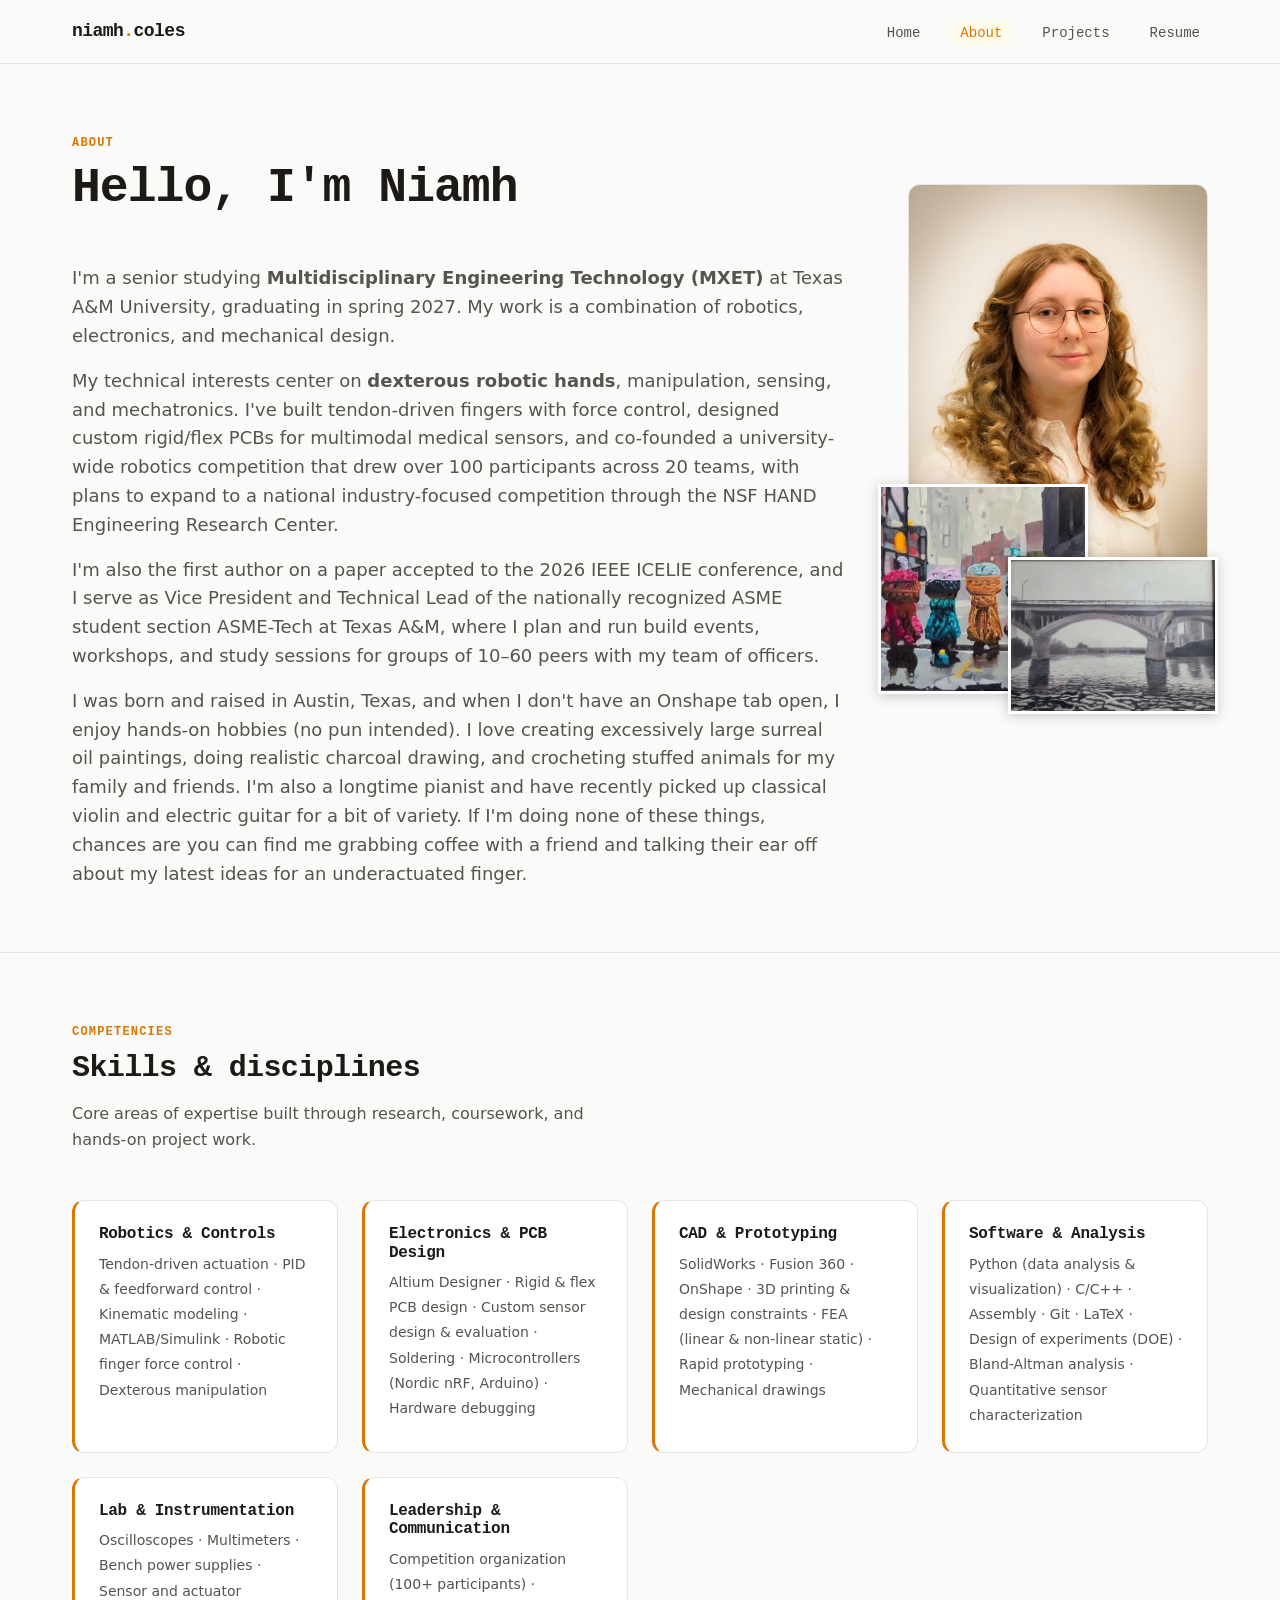
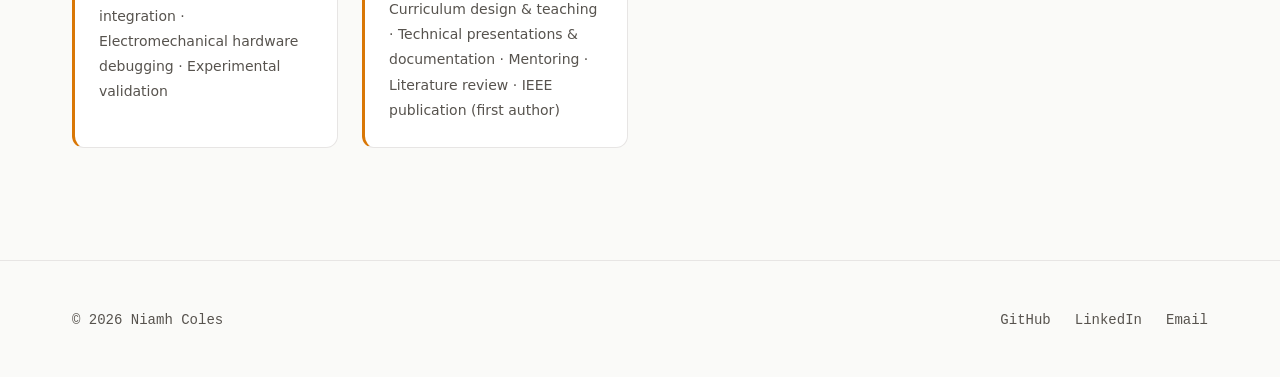
==== about.html @ e2ac4362 "Initial commit: portfolio site for Niamh Coles Static HTML/CSS/JS portfolio featuring eight project " ====
<!DOCTYPE html>
<html lang="en">
<head>
  <meta charset="UTF-8">
  <meta name="viewport" content="width=device-width, initial-scale=1.0">
  <title>About — Niamh Coles</title>
  <meta name="description" content="Background, skills, and engineering focus areas of Niamh Coles — MXET at Texas A&M.">
  <link rel="stylesheet" href="css/style.css">
</head>
<body>

  <header class="site-header">
    <nav class="nav container">
      <a href="index.html" class="nav__logo">niamh<span>.</span>coles</a>
      <button class="nav__toggle" aria-label="Toggle navigation" aria-expanded="false">
        <svg viewBox="0 0 24 24" fill="none" stroke="currentColor" stroke-width="2" stroke-linecap="round">
          <line x1="3" y1="6" x2="21" y2="6"/>
          <line x1="3" y1="12" x2="21" y2="12"/>
          <line x1="3" y1="18" x2="21" y2="18"/>
        </svg>
      </button>
      <ul class="nav__links">
        <li><a href="index.html" class="nav__link">Home</a></li>
        <li><a href="about.html" class="nav__link nav__link--active">About</a></li>
        <li><a href="projects.html" class="nav__link">Projects</a></li>
        <li><a href="resume.html" class="nav__link">Resume</a></li>
      </ul>
    </nav>
  </header>

  <main>
    <!-- Intro -->
    <section>
      <div class="container">
        <div class="section-header">
          <span class="section-header__label">About</span>
          <h1 class="section-header__title">Hello, I'm Niamh</h1>
        </div>

        <div class="about-intro">
          <div class="about-intro__text">
            <p>
              I'm a senior studying
              <strong>Multidisciplinary Engineering Technology (MXET)</strong>
              at Texas A&amp;M University, graduating in spring 2027. My work
              is a combination of robotics, electronics, and mechanical
              design.
            </p>
            <p>
              My technical interests center on <strong>dexterous robotic
              hands</strong>, manipulation, sensing, and mechatronics. I've
              built tendon-driven fingers with force control, designed custom
              rigid/flex PCBs for multimodal medical sensors, and co-founded
              a university-wide robotics competition that drew over
              100&nbsp;participants across 20&nbsp;teams, with plans to expand to a
              national industry-focused competition through the NSF HAND Engineering Research Center.
            </p>
            <p>
              I'm also the first author on a paper accepted to the 2026 IEEE
              ICELIE conference, and I serve as Vice President and Technical
              Lead of the nationally recognized ASME student section ASME-Tech at Texas A&amp;M, where I plan and run
              build events, workshops, and study sessions for groups of
              10–60&nbsp;peers with my team of officers.
            </p>
            <p>
              I was born and raised in Austin, Texas, and when I don't have an Onshape tab open, 
              I enjoy hands-on hobbies (no pun intended). I love creating excessively large surreal oil paintings, doing realistic charcoal drawing, and crocheting 
              stuffed animals for my family and friends. I'm also a longtime pianist and have recently
              picked up classical violin and electric guitar for a bit of variety. If I'm doing none of these things, chances are
              you can find me grabbing coffee with a friend and talking their ear off about my latest ideas for
              an underactuated finger. 
            </p>
          </div>
          <div class="about-intro__photo">
            <img src="assets/images/HeadshotNiamhC.jpg" alt="Niamh Coles" class="about-photo__headshot">
            <img src="assets/images/Painting.jpg" alt="Painting by Niamh" class="about-photo__art about-photo__art--painting">
            <img src="assets/images/Charcoal.jpg" alt="Charcoal drawing by Niamh" class="about-photo__art about-photo__art--drawing">
          </div>
        </div>
      </div>
    </section>

    <!-- Skills -->
    <section>
      <div class="container">
        <div class="section-header">
          <span class="section-header__label">Competencies</span>
          <h2 class="section-header__title">Skills &amp; disciplines</h2>
          <p class="section-header__desc">
            Core areas of expertise built through research, coursework,
            and hands-on project work.
          </p>
        </div>

        <div class="skills-grid">
          <div class="skill-card">
            <h3 class="skill-card__title">Robotics &amp; Controls</h3>
            <p class="skill-card__items">
              Tendon-driven actuation · PID &amp; feedforward control ·
              Kinematic modeling · MATLAB/Simulink · Robotic finger force
              control · Dexterous manipulation
            </p>
          </div>

          <div class="skill-card">
            <h3 class="skill-card__title">Electronics &amp; PCB Design</h3>
            <p class="skill-card__items">
              Altium Designer · Rigid &amp; flex PCB design · Custom sensor
              design &amp; evaluation · Soldering · Microcontrollers
              (Nordic nRF, Arduino) · Hardware debugging
            </p>
          </div>

          <div class="skill-card">
            <h3 class="skill-card__title">CAD &amp; Prototyping</h3>
            <p class="skill-card__items">
              SolidWorks · Fusion 360 · OnShape · 3D printing &amp; design
              constraints · FEA (linear &amp; non-linear static) · Rapid
              prototyping · Mechanical drawings
            </p>
          </div>

          <div class="skill-card">
            <h3 class="skill-card__title">Software &amp; Analysis</h3>
            <p class="skill-card__items">
              Python (data analysis &amp; visualization) · C/C++ · Assembly ·
              Git · LaTeX · Design of experiments (DOE) · Bland-Altman
              analysis · Quantitative sensor characterization
            </p>
          </div>

          <div class="skill-card">
            <h3 class="skill-card__title">Lab &amp; Instrumentation</h3>
            <p class="skill-card__items">
              Oscilloscopes · Multimeters · Bench power supplies · Sensor
              and actuator integration · Electromechanical hardware
              debugging · Experimental validation
            </p>
          </div>

          <div class="skill-card">
            <h3 class="skill-card__title">Leadership &amp; Communication</h3>
            <p class="skill-card__items">
              Competition organization (100+ participants) · Curriculum
              design &amp; teaching · Technical presentations &amp;
              documentation · Mentoring · Literature review · IEEE
              publication (first author)
            </p>
          </div>
        </div>
      </div>
    </section>
  </main>

  <footer class="site-footer">
    <div class="container footer__inner">
      <span class="footer__copy">&copy; 2026 Niamh Coles</span>
      <div class="footer__links">
        <a href="https://github.com/NiamhC3" class="footer__link" target="_blank" rel="noopener">GitHub</a>
        <a href="https://www.linkedin.com/in/niamh-coles" class="footer__link" target="_blank" rel="noopener">LinkedIn</a>
        <a href="mailto:niamhcoles@gmail.com" class="footer__link">Email</a>
      </div>
    </div>
  </footer>

  <script src="js/main.js"></script>
</body>
</html>
---- css/style.css ----
/* ===== Reset ===== */
*,
*::before,
*::after {
  margin: 0;
  padding: 0;
  box-sizing: border-box;
}

html {
  scroll-behavior: smooth;
  -webkit-text-size-adjust: 100%;
}

body {
  min-height: 100vh;
  text-rendering: optimizeLegibility;
  -webkit-font-smoothing: antialiased;
}

img, picture, video, canvas, svg {
  display: block;
  max-width: 100%;
}

input, button, textarea, select {
  font: inherit;
}

a {
  color: inherit;
  text-decoration: none;
}

ul, ol {
  list-style: none;
}

/* ===== Custom Properties ===== */
:root {
  /* Palette — warm light theme with amber accents */
  --color-bg: #FAFAF8;
  --color-bg-alt: #F0EDE6;
  --color-surface: #FFFFFF;
  --color-text: #1C1917;
  --color-text-muted: #57534E;
  --color-text-light: #78716C;
  --color-accent: #D97706;
  --color-accent-hover: #B45309;
  --color-accent-light: #FEF3C7;
  --color-accent-subtle: #FFFBEB;
  --color-border: #E7E5E4;
  --color-border-strong: #D6D3D1;

  /* Typography */
  --font-sans: "Inter", "Segoe UI", system-ui, -apple-system, sans-serif;
  --font-mono: "JetBrains Mono", "Cascadia Code", "Fira Code", "Consolas", monospace;

  --text-xs: 0.75rem;
  --text-sm: 0.875rem;
  --text-base: 1rem;
  --text-lg: 1.125rem;
  --text-xl: 1.25rem;
  --text-2xl: 1.5rem;
  --text-3xl: 1.875rem;
  --text-4xl: 2.25rem;
  --text-5xl: 3rem;
  --text-6xl: 3.75rem;

  --leading-tight: 1.15;
  --leading-normal: 1.6;

  --weight-normal: 400;
  --weight-medium: 500;
  --weight-semibold: 600;
  --weight-bold: 700;

  /* Spacing */
  --space-xs: 0.25rem;
  --space-sm: 0.5rem;
  --space-md: 1rem;
  --space-lg: 1.5rem;
  --space-xl: 2rem;
  --space-2xl: 3rem;
  --space-3xl: 4rem;
  --space-4xl: 6rem;
  --space-5xl: 8rem;

  /* Layout */
  --container-max: 1200px;
  --container-narrow: 800px;
  --nav-height: 64px;
  --border-radius: 6px;
  --border-radius-lg: 12px;

  /* Transitions */
  --transition-fast: 150ms ease;
  --transition-base: 250ms ease;
  --transition-slow: 400ms ease;

  /* Shadows */
  --shadow-sm: 0 1px 2px rgba(28, 25, 23, 0.05);
  --shadow-md: 0 4px 12px rgba(28, 25, 23, 0.08);
  --shadow-lg: 0 8px 24px rgba(28, 25, 23, 0.1);
}

/* ===== Base / Typography ===== */
body {
  font-family: var(--font-sans);
  font-size: var(--text-base);
  font-weight: var(--weight-normal);
  line-height: var(--leading-normal);
  color: var(--color-text);
  background-color: var(--color-bg);
}

h1, h2, h3, h4, h5, h6 {
  font-family: var(--font-mono);
  font-weight: var(--weight-bold);
  line-height: var(--leading-tight);
  letter-spacing: -0.02em;
}

h1 { font-size: var(--text-5xl); }
h2 { font-size: var(--text-3xl); }
h3 { font-size: var(--text-2xl); }
h4 { font-size: var(--text-xl); }

p + p {
  margin-top: var(--space-md);
}

strong {
  font-weight: var(--weight-semibold);
}

code {
  font-family: var(--font-mono);
  font-size: 0.9em;
  padding: 0.15em 0.4em;
  background: var(--color-bg-alt);
  border-radius: 3px;
}

/* ===== Layout ===== */
.container {
  width: 100%;
  max-width: var(--container-max);
  margin-inline: auto;
  padding-inline: var(--space-xl);
}

.container--narrow {
  max-width: var(--container-narrow);
}

main {
  padding-top: var(--nav-height);
}

section {
  padding-block: var(--space-3xl);
}

section + section {
  border-top: 1px solid var(--color-border);
}

/* ===== Navigation ===== */
.site-header {
  position: fixed;
  top: 0;
  left: 0;
  right: 0;
  z-index: 100;
  height: var(--nav-height);
  background: rgba(250, 250, 248, 0.92);
  backdrop-filter: blur(12px);
  -webkit-backdrop-filter: blur(12px);
  border-bottom: 1px solid var(--color-border);
}

.nav {
  display: flex;
  align-items: center;
  justify-content: space-between;
  height: 100%;
}

.nav__logo {
  font-family: var(--font-mono);
  font-size: var(--text-lg);
  font-weight: var(--weight-bold);
  letter-spacing: -0.03em;
  color: var(--color-text);
  transition: color var(--transition-fast);
}

.nav__logo span {
  color: var(--color-accent);
}

.nav__logo:hover {
  color: var(--color-accent);
}

.nav__links {
  display: flex;
  align-items: center;
  gap: var(--space-lg);
}

.nav__link {
  font-family: var(--font-mono);
  font-size: var(--text-sm);
  font-weight: var(--weight-medium);
  color: var(--color-text-muted);
  padding: var(--space-xs) var(--space-sm);
  border-radius: var(--border-radius);
  transition: color var(--transition-fast), background-color var(--transition-fast);
}

.nav__link:hover,
.nav__link--active {
  color: var(--color-accent);
}

.nav__link--active {
  background: var(--color-accent-subtle);
}

.nav__toggle {
  display: none;
  background: none;
  border: none;
  cursor: pointer;
  padding: var(--space-sm);
  color: var(--color-text);
}

.nav__toggle svg {
  width: 24px;
  height: 24px;
}

/* Mobile nav */
@media (max-width: 768px) {
  .nav__toggle {
    display: block;
  }

  .nav__links {
    position: fixed;
    top: var(--nav-height);
    left: 0;
    right: 0;
    flex-direction: column;
    background: var(--color-surface);
    border-bottom: 1px solid var(--color-border);
    padding: var(--space-lg);
    gap: var(--space-sm);
    transform: translateY(-100%);
    opacity: 0;
    pointer-events: none;
    transition: transform var(--transition-base), opacity var(--transition-base);
  }

  .nav__links--open {
    transform: translateY(0);
    opacity: 1;
    pointer-events: auto;
  }

  .nav__link {
    width: 100%;
    padding: var(--space-sm) var(--space-md);
    font-size: var(--text-base);
  }
}

/* ===== Hero ===== */
.hero {
  position: relative;
  padding-block: var(--space-xl) var(--space-2xl);
  overflow: hidden;
}

.hero__bg {
  position: absolute;
  inset: 0;
  background-image:
    radial-gradient(circle, var(--color-border) 1px, transparent 1px);
  background-size: 24px 24px;
  opacity: 0.5;
}

.hero__inner {
  position: relative;
  display: grid;
  grid-template-columns: 1fr 370px;
  gap: var(--space-2xl);
  align-items: center;
  max-width: 1060px;
  margin-inline: auto;
}

@media (max-width: 900px) {
  .hero__inner {
    grid-template-columns: 1fr;
  }

  .hero__image {
    max-width: 360px;
  }
}

.hero__content {
  max-width: 720px;
}

.hero__image a {
  display: block;
  border: 4px solid #F6D68A;
  border-radius: var(--border-radius-lg);
  padding: var(--space-md) 10%;
  transition: box-shadow var(--transition-fast), transform var(--transition-fast);
}

.hero__image a:hover {
  box-shadow: var(--shadow-md);
  transform: translateY(-2px);
}

.hero__image img {
  max-width: 270px;
  width: 100%;
  height: auto;
  border-radius: var(--border-radius-md);
  margin-inline: auto;
}

.hero__image-tag {
  display: block;
  font-family: var(--font-mono);
  font-size: var(--text-xs);
  color: var(--color-text-light);
  text-align: center;
  margin-top: var(--space-sm);
}

.hero__label {
  display: inline-block;
  font-family: var(--font-mono);
  font-size: var(--text-sm);
  font-weight: var(--weight-medium);
  color: var(--color-accent);
  background: var(--color-accent-light);
  padding: var(--space-xs) var(--space-md);
  border-radius: 100px;
  margin-bottom: var(--space-lg);
}

.hero__title {
  font-size: clamp(var(--text-3xl), 4.5vw, var(--text-5xl));
  margin-bottom: var(--space-lg);
}

.hero__title em {
  font-style: normal;
  color: var(--color-accent);
}

.hero__subtitle {
  font-size: var(--text-base);
  color: var(--color-text-muted);
  max-width: 520px;
  margin-bottom: var(--space-xl);
}

.hero__actions {
  display: flex;
  flex-wrap: wrap;
  gap: var(--space-md);
}

/* ===== Buttons ===== */
.btn {
  display: inline-flex;
  align-items: center;
  gap: var(--space-sm);
  font-family: var(--font-mono);
  font-size: var(--text-sm);
  font-weight: var(--weight-medium);
  padding: 0.75rem 1.5rem;
  border-radius: var(--border-radius);
  border: none;
  cursor: pointer;
  transition: all var(--transition-fast);
}

.btn--primary {
  background: var(--color-accent);
  color: white;
}

.btn--primary:hover {
  background: var(--color-accent-hover);
  box-shadow: var(--shadow-md);
}

.btn--outline {
  background: transparent;
  color: var(--color-text);
  border: 1px solid var(--color-border-strong);
}

.btn--outline:hover {
  border-color: var(--color-accent);
  color: var(--color-accent);
}

/* ===== Section Headings ===== */
.section-header {
  margin-bottom: var(--space-2xl);
}

.section-header__label {
  display: inline-block;
  font-family: var(--font-mono);
  font-size: var(--text-xs);
  font-weight: var(--weight-semibold);
  color: var(--color-accent);
  text-transform: uppercase;
  letter-spacing: 0.1em;
  margin-bottom: var(--space-sm);
}

.section-header__title {
  margin-bottom: var(--space-md);
}

.section-header__desc {
  color: var(--color-text-muted);
  max-width: 560px;
}

/* ===== Direction Cards (Home page) ===== */
.direction-grid {
  display: grid;
  grid-template-columns: repeat(auto-fit, minmax(280px, 1fr));
  gap: var(--space-xl);
}

.direction-card {
  position: relative;
  background: var(--color-surface);
  border: 1px solid var(--color-border);
  border-radius: var(--border-radius-lg);
  padding: var(--space-2xl);
  transition: border-color var(--transition-base), box-shadow var(--transition-base), transform var(--transition-base);
}

.direction-card:hover {
  border-color: var(--color-accent);
  box-shadow: var(--shadow-md);
  transform: translateY(-2px);
}

.direction-card__icon {
  width: 48px;
  height: 48px;
  display: flex;
  align-items: center;
  justify-content: center;
  background: var(--color-accent-light);
  color: var(--color-accent);
  border-radius: var(--border-radius);
  margin-bottom: var(--space-lg);
  font-size: var(--text-xl);
}

.direction-card__title {
  font-size: var(--text-xl);
  margin-bottom: var(--space-sm);
}

.direction-card__desc {
  font-size: var(--text-sm);
  color: var(--color-text-muted);
  margin-bottom: var(--space-lg);
}

.direction-card__link {
  font-family: var(--font-mono);
  font-size: var(--text-sm);
  font-weight: var(--weight-medium);
  color: var(--color-accent);
  display: inline-flex;
  align-items: center;
  gap: var(--space-xs);
  transition: gap var(--transition-fast);
}

.direction-card:hover .direction-card__link {
  gap: var(--space-sm);
}

/* ===== Project Cards ===== */
.project-filters {
  display: flex;
  flex-wrap: wrap;
  gap: var(--space-sm);
  margin-bottom: var(--space-2xl);
}

.filter-btn {
  font-family: var(--font-mono);
  font-size: var(--text-base);
  font-weight: var(--weight-medium);
  padding: var(--space-sm) var(--space-lg);
  border-radius: 100px;
  border: 1px solid var(--color-border);
  background: transparent;
  color: var(--color-text-muted);
  cursor: pointer;
  transition: all var(--transition-fast);
}

.filter-btn:hover {
  border-color: var(--color-accent);
  color: var(--color-accent);
}

.filter-btn--active {
  background: var(--color-accent);
  border-color: var(--color-accent);
  color: white;
}

.project-grid {
  display: grid;
  grid-template-columns: repeat(auto-fill, minmax(320px, 1fr));
  gap: var(--space-xl);
}

.project-card {
  background: var(--color-surface);
  border: 1px solid var(--color-border);
  border-radius: var(--border-radius-lg);
  overflow: hidden;
  transition: border-color var(--transition-base), box-shadow var(--transition-base), transform var(--transition-base);
}

.project-card:hover {
  border-color: var(--color-accent);
  box-shadow: var(--shadow-md);
  transform: translateY(-2px);
}

.project-card__image {
  position: relative;
  width: 100%;
  aspect-ratio: 16 / 10;
  background: var(--color-bg-alt);
  display: flex;
  align-items: center;
  justify-content: center;
  color: var(--color-text-light);
  font-family: var(--font-mono);
  font-size: var(--text-sm);
  border-bottom: 1px solid var(--color-border);
}

.project-badge {
  position: absolute;
  z-index: 1;
  top: var(--space-sm);
  right: var(--space-sm);
  font-family: var(--font-mono);
  font-size: var(--text-xs);
  font-weight: var(--weight-semibold);
  padding: 3px 10px;
  border-radius: 100px;
  letter-spacing: 0.02em;
}

.project-badge--research {
  background: var(--color-accent);
  color: white;
}

.project-badge--class {
  background: var(--color-border-strong);
  color: var(--color-text);
}

.project-badge--personal {
  background: var(--color-text);
  color: var(--color-bg);
}

.project-card__image img {
  width: 100%;
  height: 100%;
  object-fit: cover;
  position: absolute;
  inset: 0;
}

.project-card__body {
  padding: var(--space-lg);
}

.project-card__tags {
  display: flex;
  flex-wrap: wrap;
  gap: var(--space-xs);
  margin-bottom: var(--space-sm);
}

.tag {
  font-family: var(--font-mono);
  font-size: var(--text-xs);
  font-weight: var(--weight-medium);
  color: var(--color-accent);
  background: var(--color-accent-subtle);
  padding: 2px 8px;
  border-radius: 100px;
}

.project-card__title {
  font-size: var(--text-lg);
  margin-bottom: var(--space-sm);
}

.project-card__desc {
  font-size: var(--text-sm);
  color: var(--color-text-muted);
}

/* ===== Project Columns Layout ===== */
.project-columns {
  display: grid;
  grid-template-columns: 1fr 1fr 1fr;
  gap: var(--space-xl);
  align-items: start;
}

.project-column {
  background: var(--color-bg-alt);
  border: 1px solid var(--color-border);
  border-radius: var(--border-radius-lg);
  padding: var(--space-lg);
  display: flex;
  flex-direction: column;
  gap: var(--space-lg);
}

.project-column--research {
  border-top: 5px solid var(--color-accent);
}

.project-column--personal {
  border-top: 5px solid var(--color-text);
}

.project-column--class {
  border-top: 5px solid var(--color-border-strong);
}

.project-column__heading {
  font-family: var(--font-mono);
  font-size: var(--text-base);
  font-weight: var(--weight-semibold);
  letter-spacing: 0.02em;
  margin: 0;
}

.project-column__empty {
  font-family: var(--font-mono);
  font-size: var(--text-sm);
  color: var(--color-text-muted);
  text-align: center;
  padding: var(--space-2xl) var(--space-md);
  margin: 0;
  font-style: italic;
}

.project-column .project-card {
  flex: 0 0 auto;
}

@media (max-width: 1024px) {
  .project-columns {
    grid-template-columns: 1fr;
    gap: var(--space-2xl);
  }
}

/* ===== About Page ===== */
.about-intro {
  display: grid;
  grid-template-columns: 1fr 300px;
  gap: var(--space-3xl);
  align-items: start;
}

@media (max-width: 768px) {
  .about-intro {
    grid-template-columns: 1fr;
  }
}

.about-intro__text {
  font-size: var(--text-lg);
  color: var(--color-text-muted);
}

.about-intro__text p + p {
  margin-top: var(--space-md);
}

.about-intro__photo {
  width: 100%;
  position: relative;
  aspect-ratio: 3 / 4;
  margin-top: -80px;
}

.about-photo__headshot {
  width: 100%;
  height: 100%;
  object-fit: cover;
  border-radius: var(--border-radius-lg);
  border: 1px solid var(--color-border);
}

.about-photo__art {
  position: absolute;
  width: 70%;
  border-radius: var(--border-radius-md);
  border: 3px solid white;
  box-shadow: 0 2px 12px rgba(0, 0, 0, 0.2);
  object-fit: cover;
}

.about-photo__art--painting {
  bottom: -110px;
  left: -30px;
}

.about-photo__art--drawing {
  bottom: -130px;
  right: -10px;
}

.skills-grid {
  display: grid;
  grid-template-columns: repeat(auto-fit, minmax(240px, 1fr));
  gap: var(--space-lg);
}

.skill-card {
  background: var(--color-surface);
  border: 1px solid var(--color-border);
  border-radius: var(--border-radius-lg);
  padding: var(--space-lg);
  border-left: 3px solid var(--color-accent);
}

.skill-card__title {
  font-family: var(--font-mono);
  font-size: var(--text-base);
  font-weight: var(--weight-semibold);
  margin-bottom: var(--space-sm);
}

.skill-card__items {
  font-size: var(--text-sm);
  color: var(--color-text-muted);
  line-height: 1.8;
}

/* ===== Resume Page ===== */
.resume-download {
  display: flex;
  align-items: center;
  gap: var(--space-md);
  margin-bottom: var(--space-3xl);
  padding: var(--space-lg);
  background: var(--color-accent-subtle);
  border: 1px solid var(--color-accent-light);
  border-radius: var(--border-radius-lg);
}

.resume-download__text {
  font-size: var(--text-sm);
  color: var(--color-text-muted);
}

.timeline {
  position: relative;
  padding-left: var(--space-2xl);
}

.timeline::before {
  content: "";
  position: absolute;
  left: 0;
  top: 0;
  bottom: 0;
  width: 2px;
  background: var(--color-border);
}

.timeline__item {
  position: relative;
  padding-bottom: var(--space-2xl);
}

.timeline__item:last-child {
  padding-bottom: 0;
}

.timeline__item::before {
  content: "";
  position: absolute;
  left: calc(-1 * var(--space-2xl) - 4px);
  top: 6px;
  width: 10px;
  height: 10px;
  background: var(--color-accent);
  border-radius: 50%;
  border: 2px solid var(--color-bg);
}

.timeline__date {
  font-family: var(--font-mono);
  font-size: var(--text-xs);
  font-weight: var(--weight-medium);
  color: var(--color-accent);
  text-transform: uppercase;
  letter-spacing: 0.05em;
  margin-bottom: var(--space-xs);
}

.timeline__title {
  font-family: var(--font-mono);
  font-size: var(--text-lg);
  font-weight: var(--weight-semibold);
  margin-bottom: var(--space-xs);
}

.timeline__org {
  font-size: var(--text-sm);
  color: var(--color-text-muted);
  margin-bottom: var(--space-sm);
}

.timeline__desc {
  font-size: var(--text-sm);
  color: var(--color-text-muted);
}

/* ===== Footer ===== */
.site-footer {
  border-top: 1px solid var(--color-border);
  padding-block: var(--space-2xl);
  margin-top: var(--space-2xl);
}

.footer__inner {
  display: flex;
  align-items: center;
  justify-content: space-between;
  flex-wrap: wrap;
  gap: var(--space-md);
}

.footer__copy {
  font-family: var(--font-mono);
  font-size: var(--text-sm);
  color: var(--color-text-muted);
}

.footer__links {
  display: flex;
  gap: var(--space-lg);
}

.footer__link {
  font-family: var(--font-mono);
  font-size: var(--text-sm);
  color: var(--color-text-muted);
  transition: color var(--transition-fast);
}

.footer__link:hover {
  color: var(--color-accent);
}

/* ===== Responsive ===== */
@media (max-width: 640px) {
  :root {
    --space-4xl: 3rem;
    --space-5xl: 4rem;
  }

  h1 { font-size: var(--text-3xl); }
  h2 { font-size: var(--text-2xl); }

  .container {
    padding-inline: var(--space-md);
  }

  .project-grid {
    grid-template-columns: 1fr;
  }

  .footer__inner {
    flex-direction: column;
    text-align: center;
  }
}
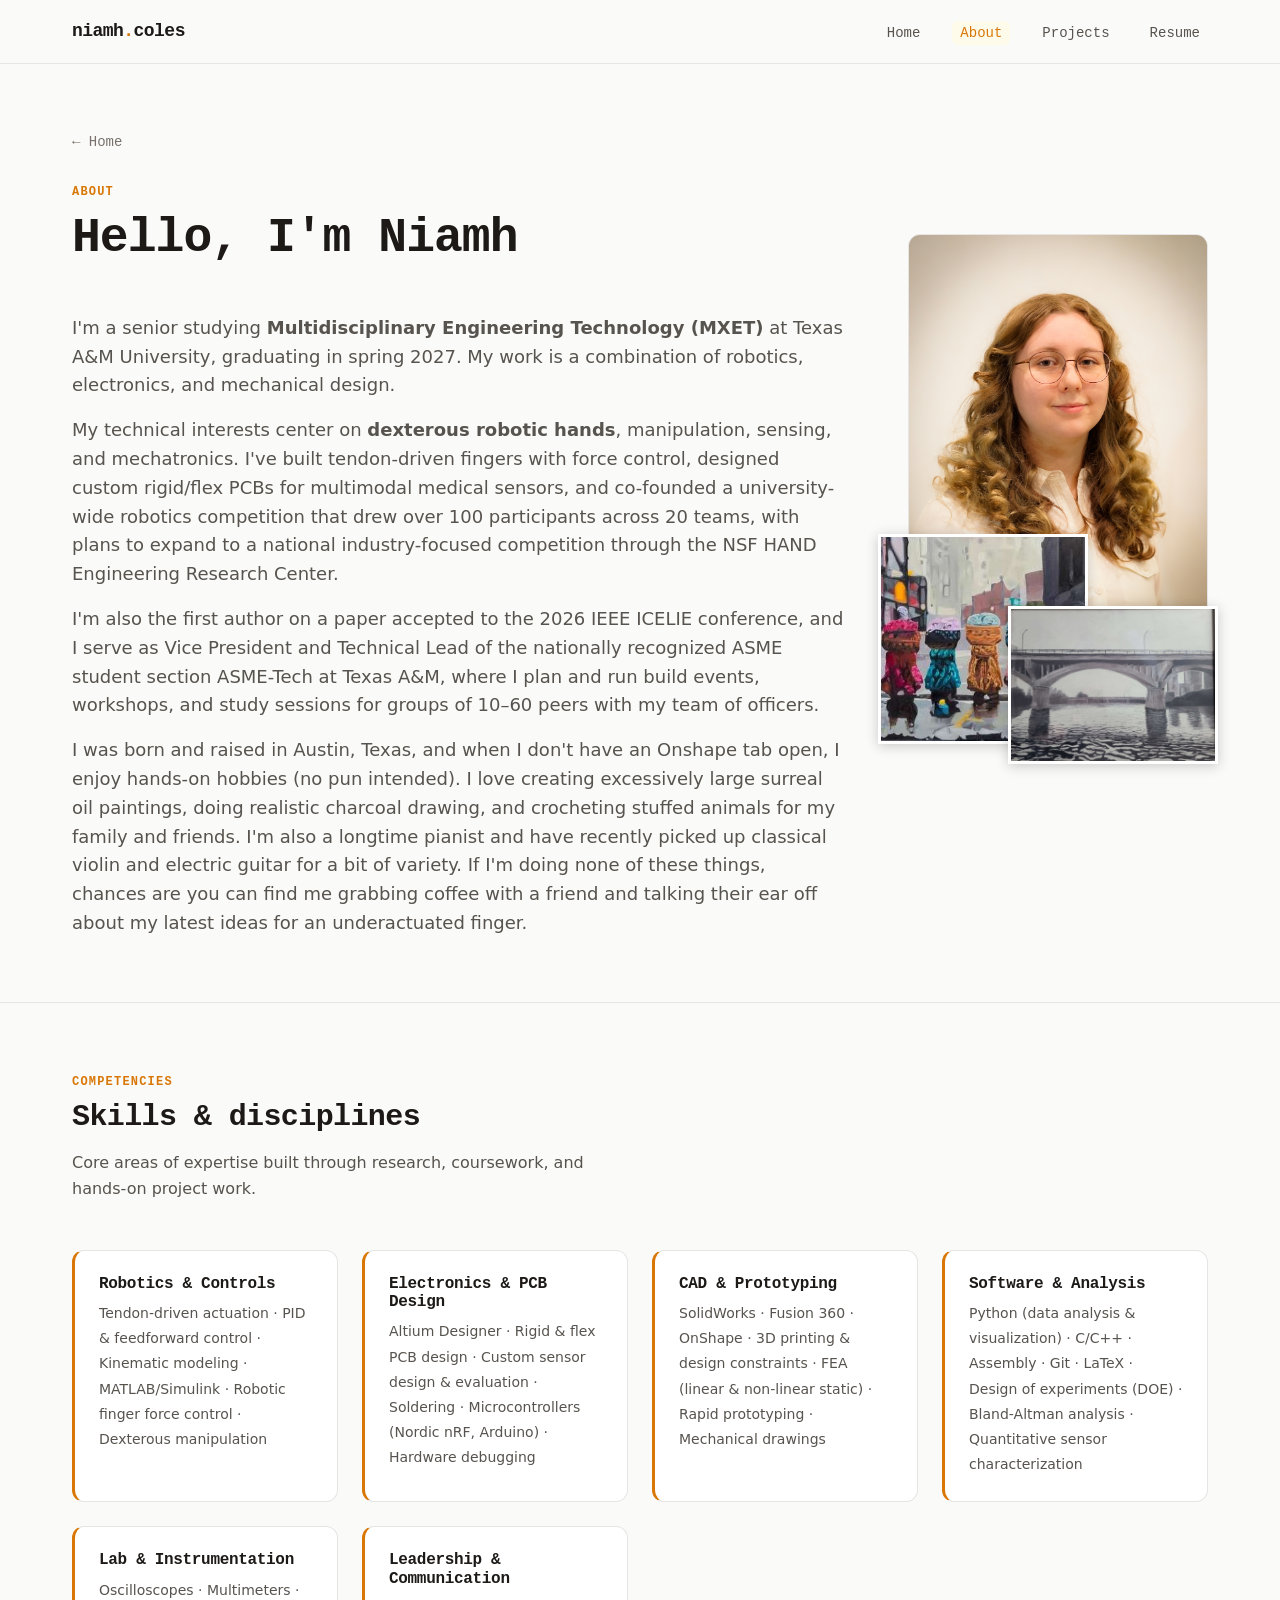
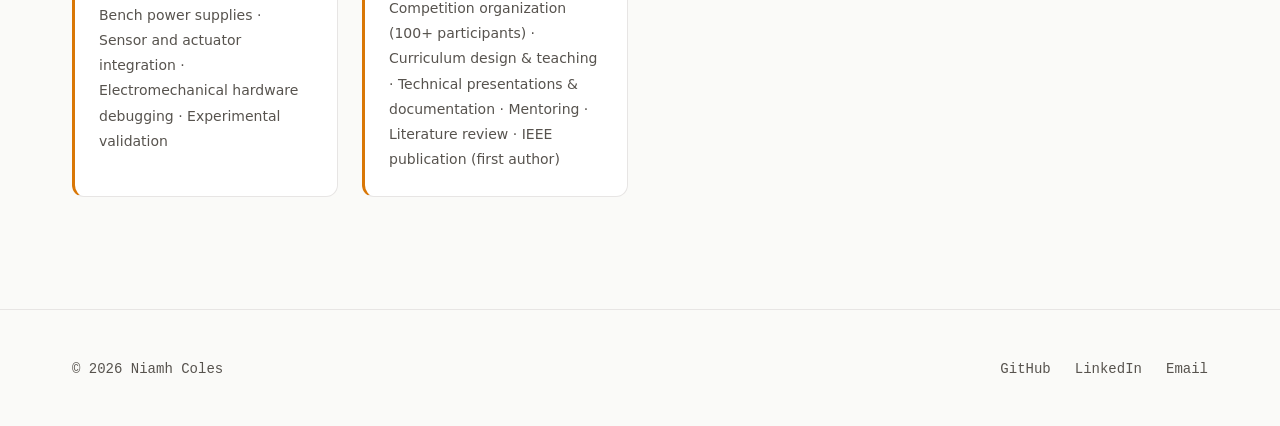
==== commit 4305abfb: "Add back-navigation links to all pages Project pages link back to Projects; About, Projects, and Res" ====
--- a/about.html
+++ b/about.html
@@ -32,6 +32,7 @@
     <!-- Intro -->
     <section>
       <div class="container">
+        <a href="index.html" class="back-link">&larr; Home</a>
         <div class="section-header">
           <span class="section-header__label">About</span>
           <h1 class="section-header__title">Hello, I'm Niamh</h1>
--- a/css/style.css
+++ b/css/style.css
@@ -420,6 +420,19 @@
 }
 
 /* ===== Section Headings ===== */
+.back-link {
+  display: inline-block;
+  margin-bottom: var(--space-lg);
+  font-size: var(--text-sm);
+  font-family: var(--font-mono);
+  color: var(--color-text-light);
+  text-decoration: none;
+  transition: color 0.2s;
+}
+.back-link:hover {
+  color: var(--color-accent);
+}
+
 .section-header {
   margin-bottom: var(--space-2xl);
 }
@@ -708,6 +721,19 @@
 @media (max-width: 768px) {
   .about-intro {
     grid-template-columns: 1fr;
+  }
+  .about-intro__photo {
+    margin-top: 0;
+    max-width: 300px;
+    margin-inline: auto;
+  }
+  .about-photo__art--painting {
+    bottom: -80px;
+    left: 0;
+  }
+  .about-photo__art--drawing {
+    bottom: -100px;
+    right: 0;
   }
 }
 
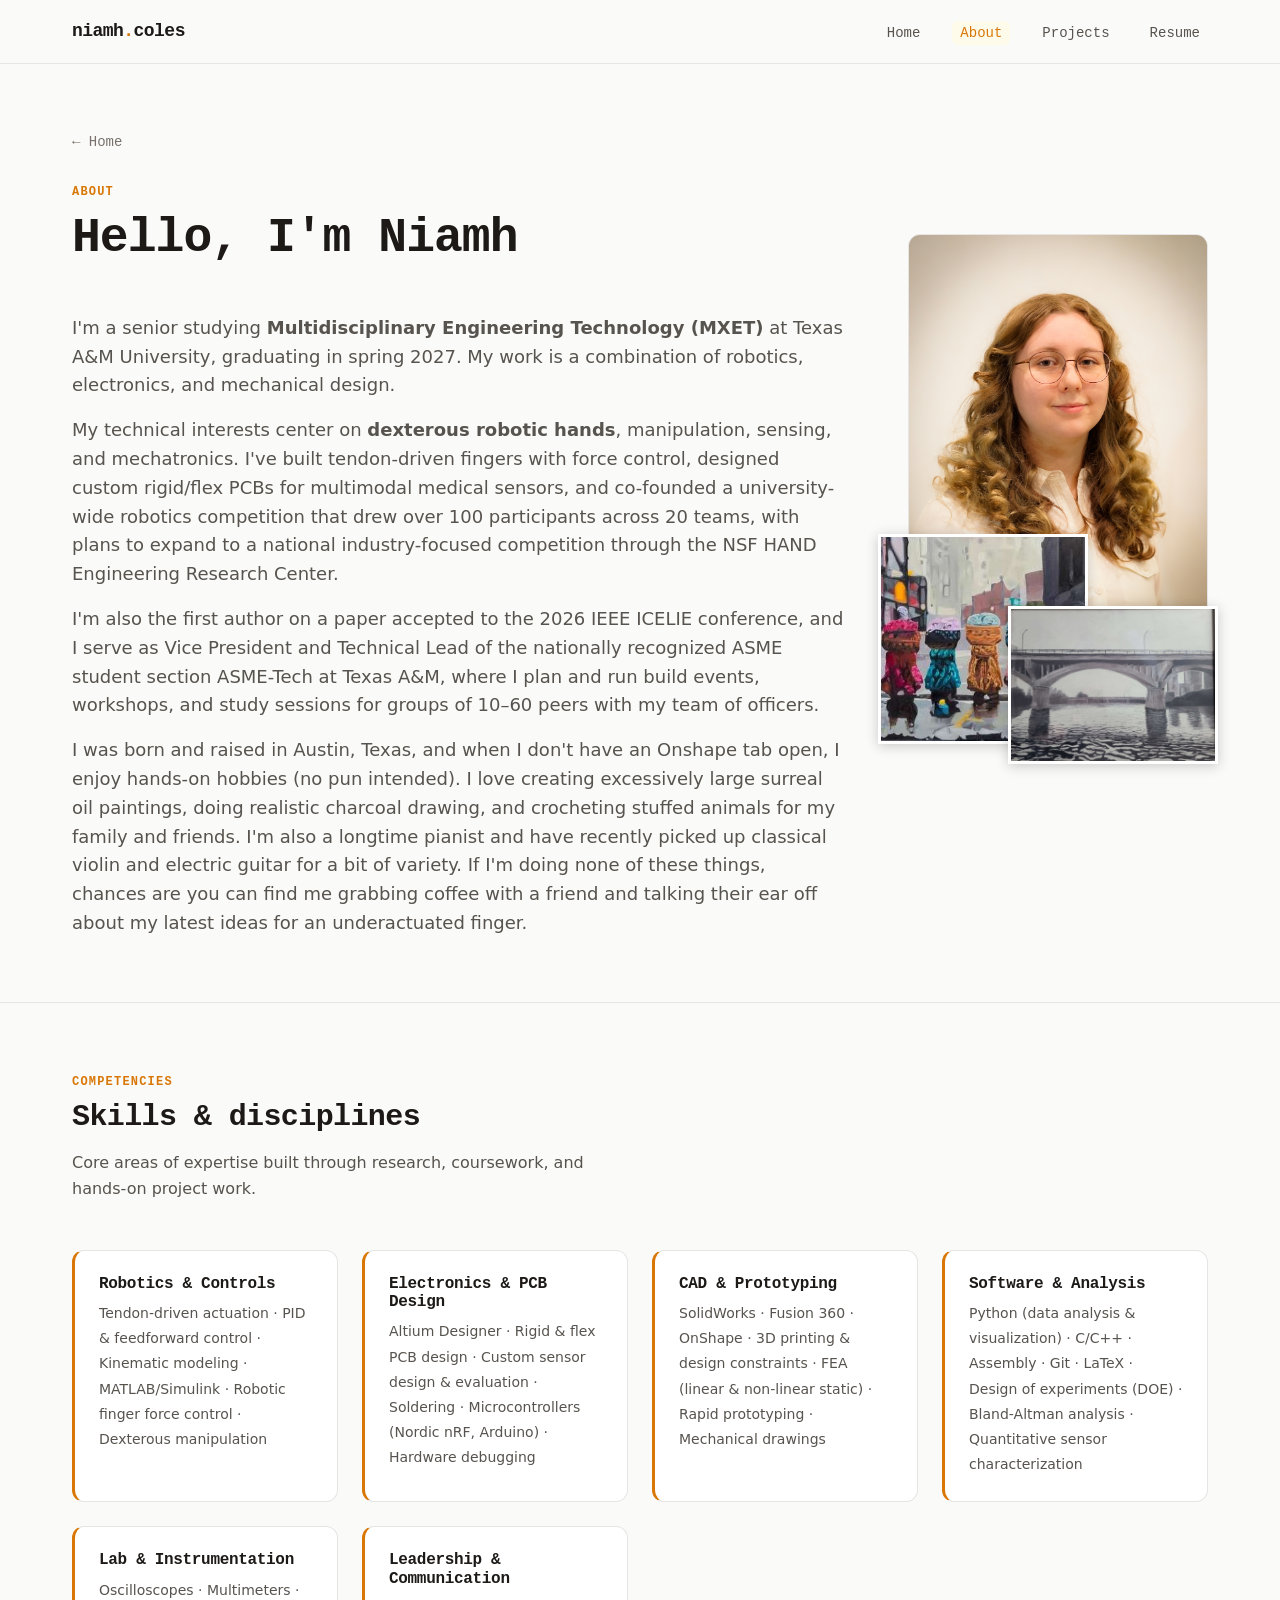
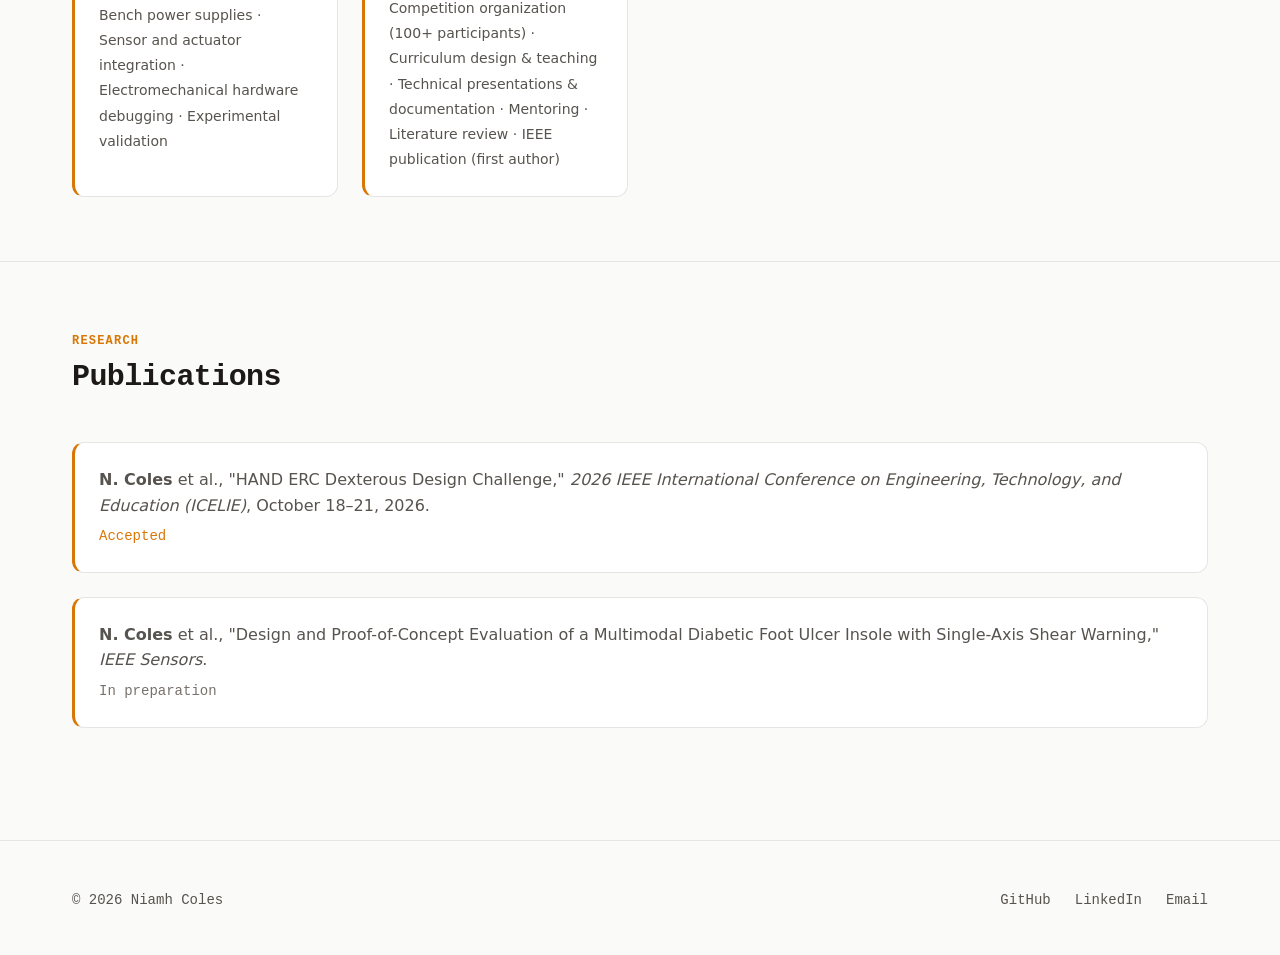
==== commit fed82a00: "Add publications section to about page Lists the accepted IEEE ICELIE paper and the IEEE Sensors pap" ====
--- a/about.html
+++ b/about.html
@@ -151,6 +151,36 @@
         </div>
       </div>
     </section>
+
+    <!-- Publications -->
+    <section>
+      <div class="container">
+        <div class="section-header">
+          <span class="section-header__label">Research</span>
+          <h2 class="section-header__title">Publications</h2>
+        </div>
+
+        <div style="display: flex; flex-direction: column; gap: var(--space-lg);">
+          <div class="skill-card">
+            <p style="color: var(--color-text-muted); margin-bottom: var(--space-xs);">
+              <strong>N. Coles</strong> et al., "HAND ERC Dexterous Design Challenge,"
+              <em>2026 IEEE International Conference on Engineering, Technology,
+              and Education (ICELIE)</em>, October 18–21, 2026.
+            </p>
+            <span style="font-size: var(--text-sm); font-family: var(--font-mono); color: var(--color-accent);">Accepted</span>
+          </div>
+
+          <div class="skill-card">
+            <p style="color: var(--color-text-muted); margin-bottom: var(--space-xs);">
+              <strong>N. Coles</strong> et al., "Design and Proof-of-Concept Evaluation
+              of a Multimodal Diabetic Foot Ulcer Insole with Single-Axis Shear Warning,"
+              <em>IEEE Sensors</em>.
+            </p>
+            <span style="font-size: var(--text-sm); font-family: var(--font-mono); color: var(--color-text-light);">In preparation</span>
+          </div>
+        </div>
+      </div>
+    </section>
   </main>
 
   <footer class="site-footer">
--- a/css/style.css
+++ b/css/style.css
@@ -431,6 +431,7 @@
 }
 .back-link:hover {
   color: var(--color-accent);
+  text-decoration: underline;
 }
 
 .section-header {
@@ -718,25 +719,6 @@
   align-items: start;
 }
 
-@media (max-width: 768px) {
-  .about-intro {
-    grid-template-columns: 1fr;
-  }
-  .about-intro__photo {
-    margin-top: 0;
-    max-width: 300px;
-    margin-inline: auto;
-  }
-  .about-photo__art--painting {
-    bottom: -80px;
-    left: 0;
-  }
-  .about-photo__art--drawing {
-    bottom: -100px;
-    right: 0;
-  }
-}
-
 .about-intro__text {
   font-size: var(--text-lg);
   color: var(--color-text-muted);
@@ -751,6 +733,25 @@
   position: relative;
   aspect-ratio: 3 / 4;
   margin-top: -80px;
+}
+
+@media (max-width: 768px) {
+  .about-intro {
+    grid-template-columns: 1fr;
+  }
+  .about-intro__photo {
+    margin-top: 0;
+    max-width: 300px;
+    margin-inline: auto;
+  }
+  .about-photo__art--painting {
+    bottom: -80px;
+    left: 0;
+  }
+  .about-photo__art--drawing {
+    bottom: -100px;
+    right: 0;
+  }
 }
 
 .about-photo__headshot {
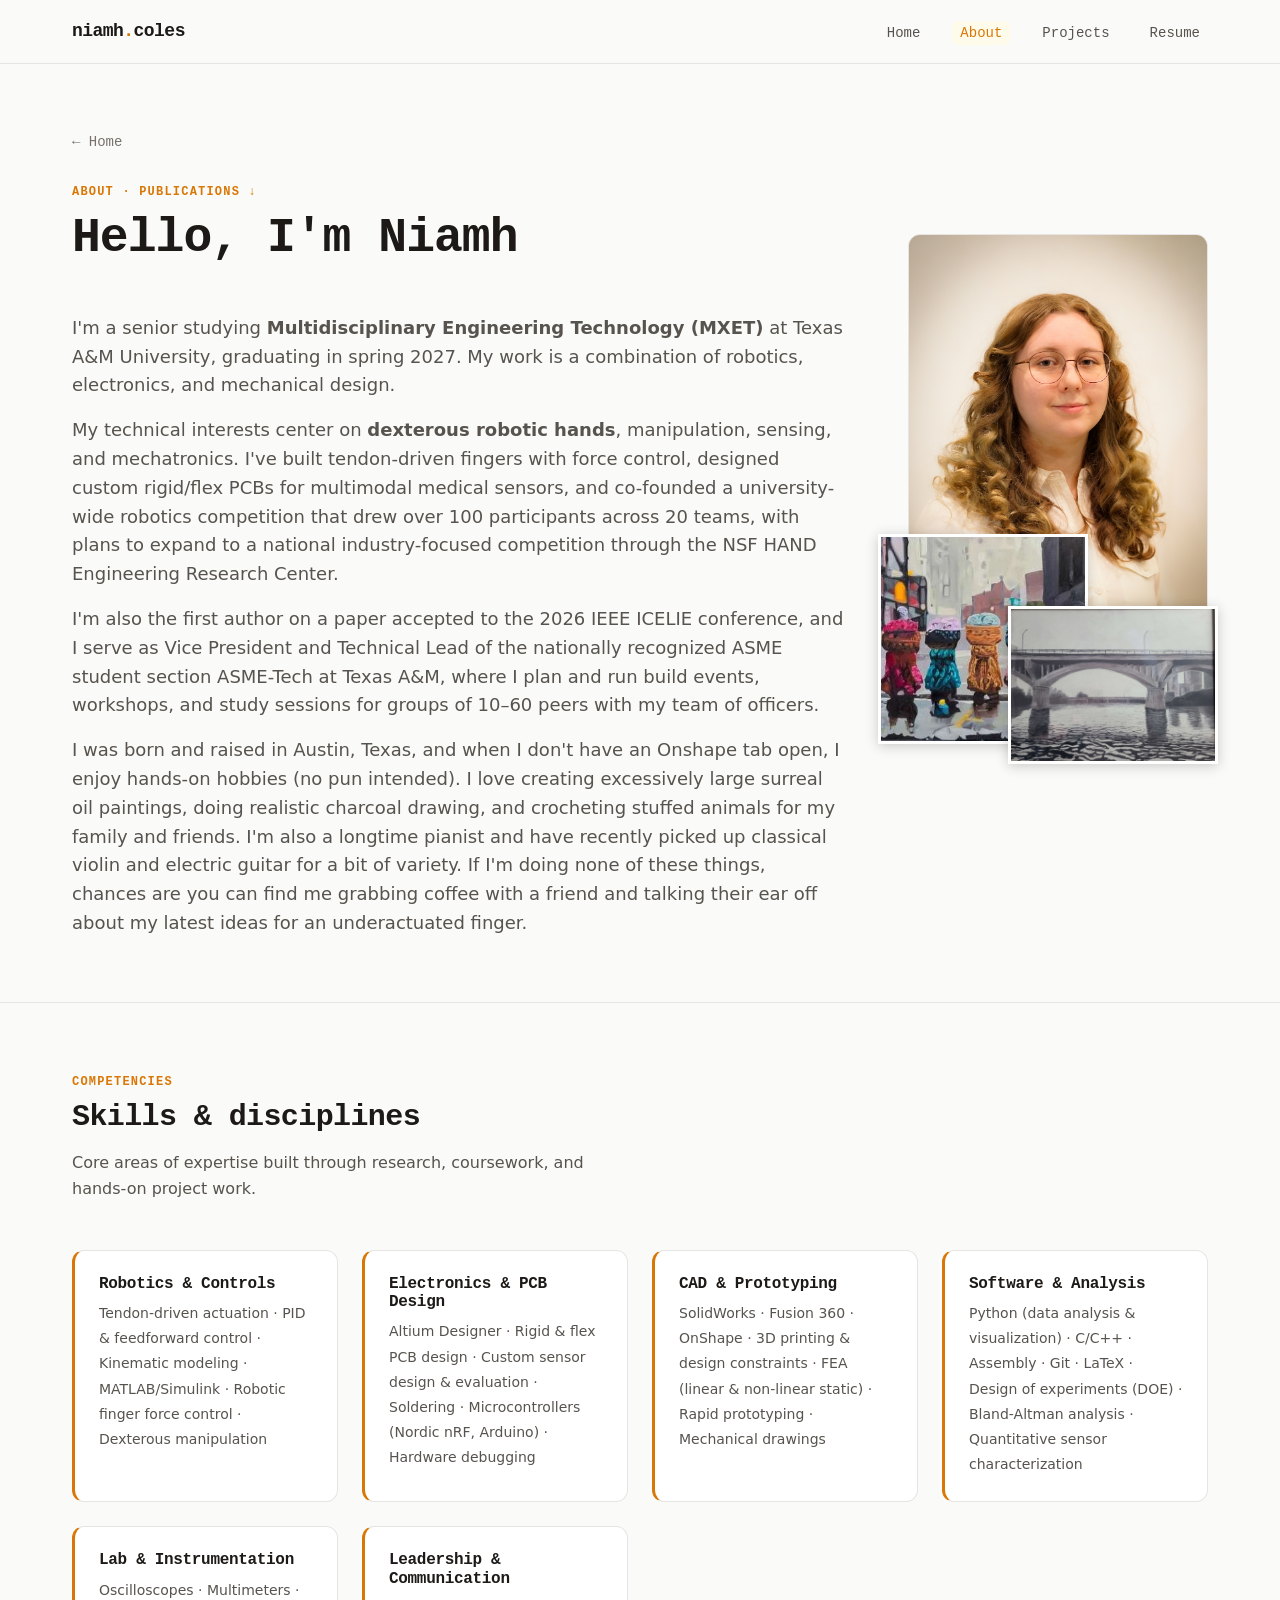
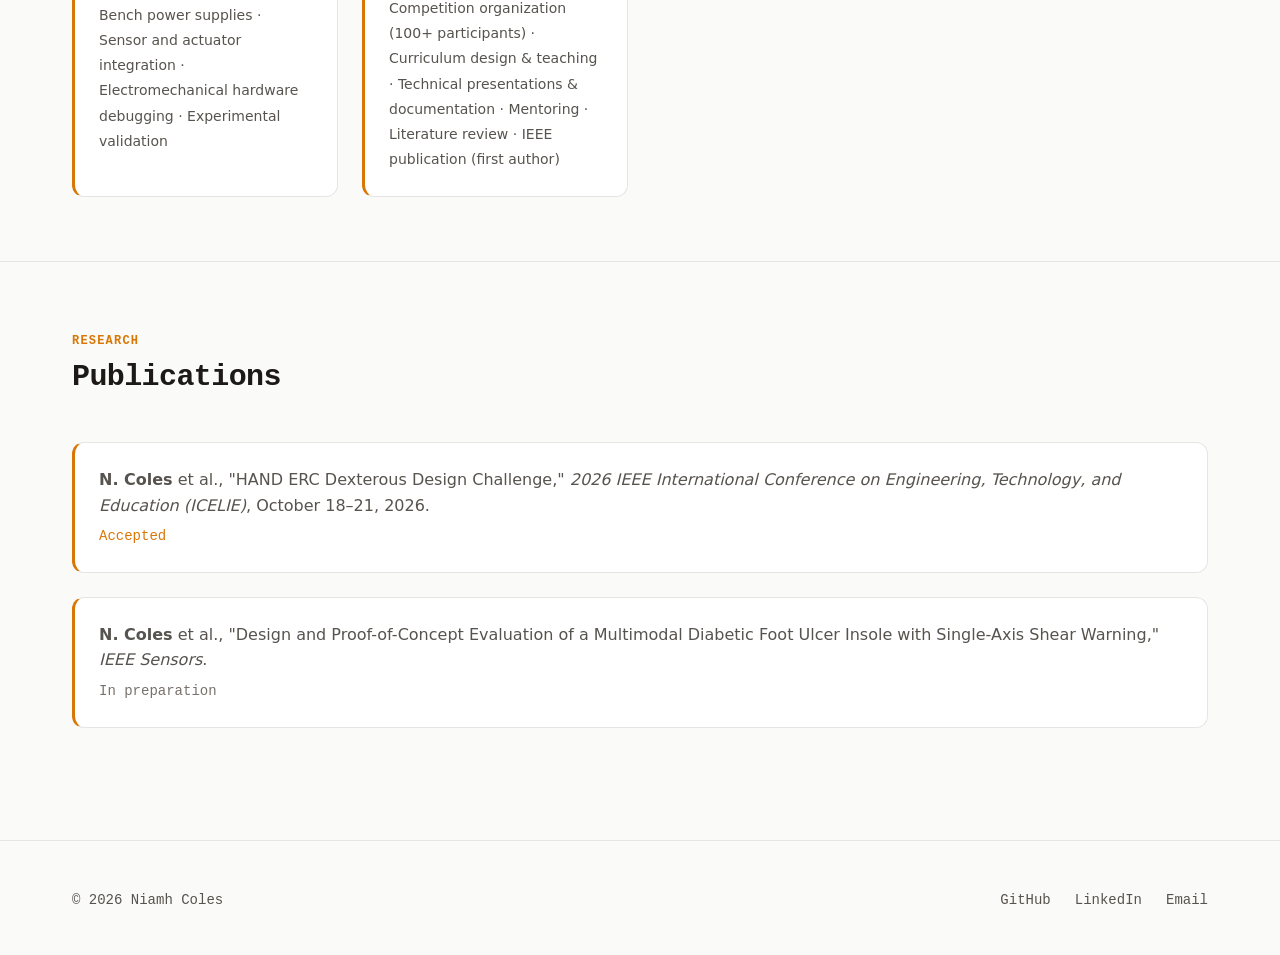
==== commit 7428d852: "Add jump link to Publications section on about page Anchor link in the header label scrolls to the p" ====
--- a/about.html
+++ b/about.html
@@ -34,7 +34,7 @@
       <div class="container">
         <a href="index.html" class="back-link">&larr; Home</a>
         <div class="section-header">
-          <span class="section-header__label">About</span>
+          <span class="section-header__label">About · <a href="#publications" style="color: var(--color-accent); text-decoration: none;">Publications &darr;</a></span>
           <h1 class="section-header__title">Hello, I'm Niamh</h1>
         </div>
 
@@ -153,7 +153,7 @@
     </section>
 
     <!-- Publications -->
-    <section>
+    <section id="publications">
       <div class="container">
         <div class="section-header">
           <span class="section-header__label">Research</span>
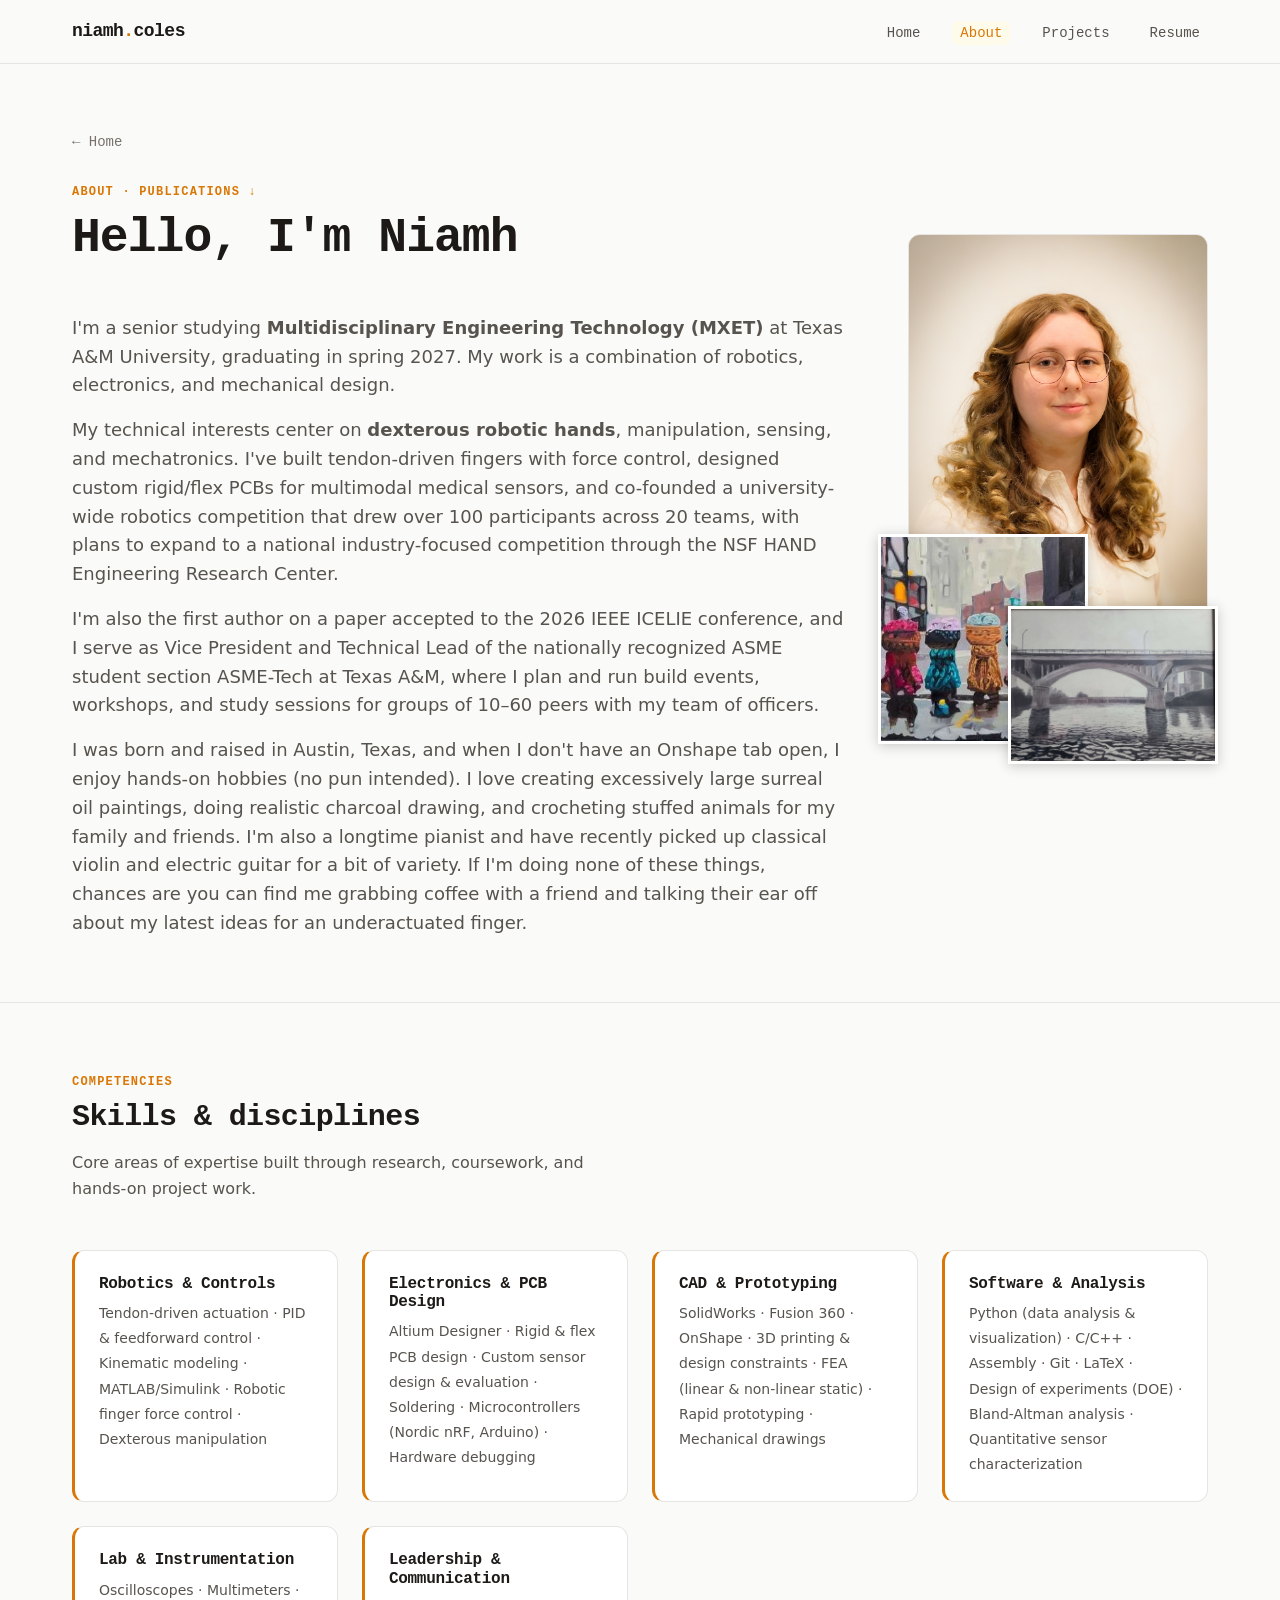
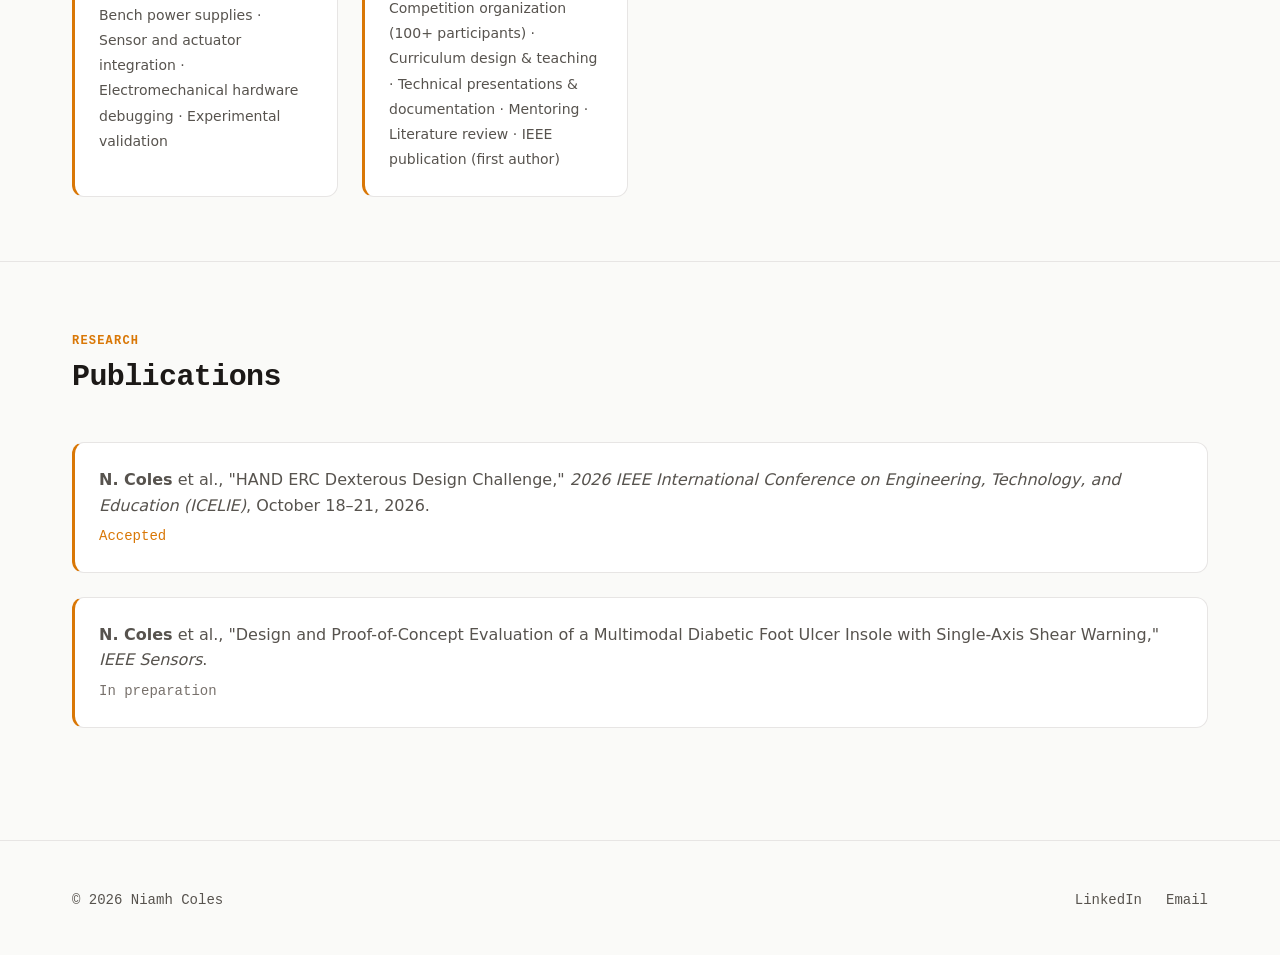
==== commit 7c7dafaf: "Remove GitHub link from footer on all pages Co-Authored-By: Claude Opus 4.6 <noreply@anthropic.com>" ====
--- a/about.html
+++ b/about.html
@@ -5,6 +5,7 @@
   <meta name="viewport" content="width=device-width, initial-scale=1.0">
   <title>About — Niamh Coles</title>
   <meta name="description" content="Background, skills, and engineering focus areas of Niamh Coles — MXET at Texas A&M.">
+  <link rel="icon" href="assets/favicon.svg" type="image/svg+xml">
   <link rel="stylesheet" href="css/style.css">
 </head>
 <body>
@@ -187,9 +188,8 @@
     <div class="container footer__inner">
       <span class="footer__copy">&copy; 2026 Niamh Coles</span>
       <div class="footer__links">
-        <a href="https://github.com/NiamhC3" class="footer__link" target="_blank" rel="noopener">GitHub</a>
         <a href="https://www.linkedin.com/in/niamh-coles" class="footer__link" target="_blank" rel="noopener">LinkedIn</a>
-        <a href="mailto:niamhcoles@gmail.com" class="footer__link">Email</a>
+        <a href="#" class="footer__link email-copy" data-email="niamhcoles@gmail.com">Email</a>
       </div>
     </div>
   </footer>
